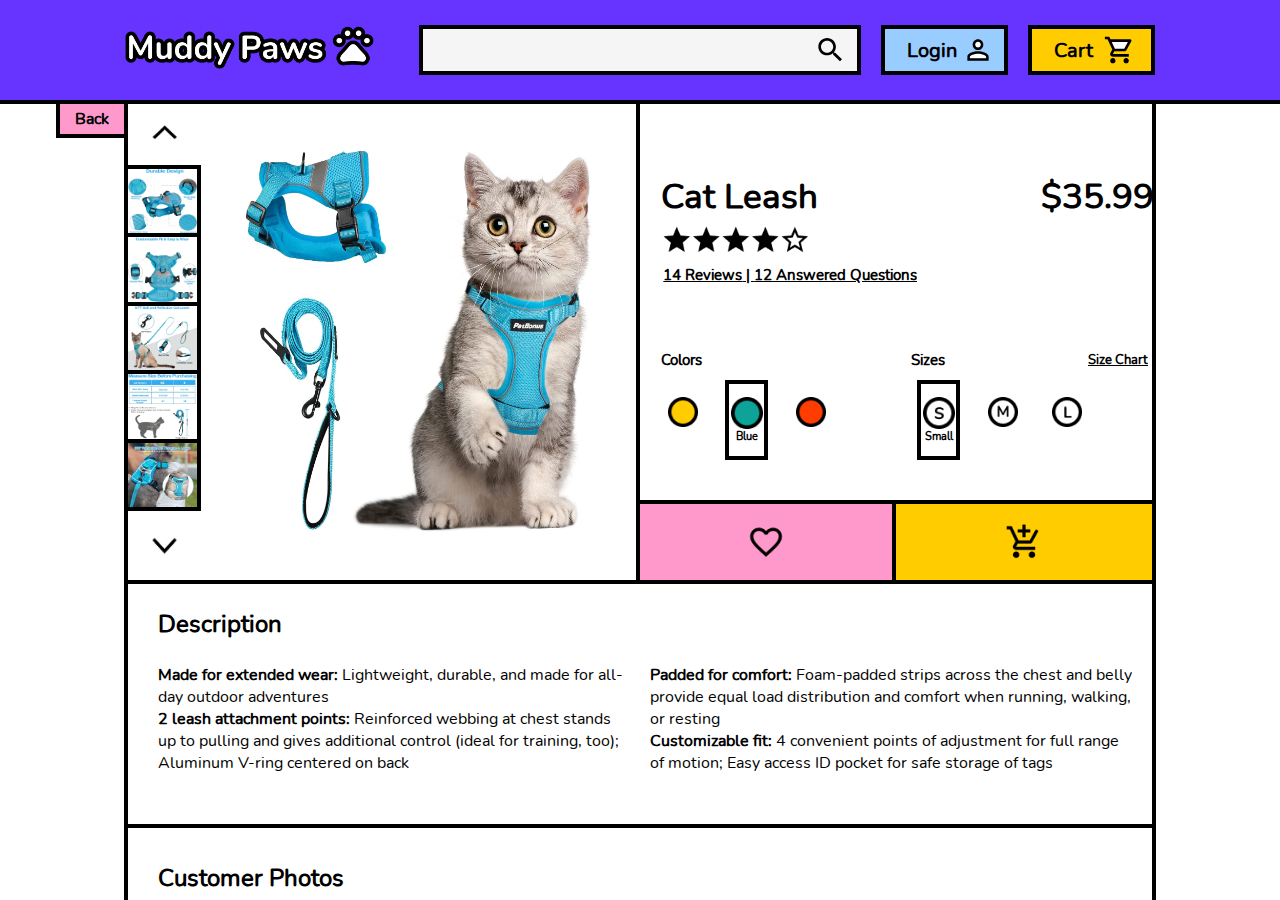
==== product-cat-leash.html @ 037bb91f "copying everything from hw5" ====
<!DOCTYPE html>
<html>

<head>
    <link href="style-product-page.css" rel="stylesheet"> <!-- Linking CSS Stylesheet -->
</head>

<body>

    <header> <!-- Header Container -->

        <div class="hgrid"> <!-- Header Grid -->
            <div class="hg_item i-1" id="muddy_paws_logo"> 
                <a href="./index.html">
                    <img src="./assets/images/muddy-paws-logo.png" alt="Muddy Paws" height="85%" width="85%">
                </a> 
            </div>
            <div class="hg_item i-2 b-t b-b b-r b-l" id="search_bar"> 
                <img src="./assets/images/search-bar.svg" alt="Search" height="100%" width="10%">
            </div>
            <div class="hg_item i-3 b-t b-b b-r b-l" id="login_button">
                Login
                <img src="./assets/images/login.svg" alt="Login" height="100%" width="80%">
            </div>
            <div class="hg_item i-4 b-t b-b b-r b-l" id="cart_button">
                Cart
                <img src="./assets/images/cart.svg" alt="Cart" height="100%" width="80%">
            </div>
        </div>

    </header>

    <div class="back_button b-l b-r b-b b-t">
        <a href="./index.html"> <!-- Back Button -->
            Back
        </a> 
    </div>

    <div class="container b-l b-r"> <!-- Body Container -->

        <div class="row ht-60"> <!-- Row1 -->
            <div class="r1grid">
                <div class="r1_item i-1 b-r">
                    <div class="r1-prod-image-grid">
                        <div class="r1pig_item i-1">
                            <img src="./assets/images/product-cat-leash/cat-leash-main-big.jpg" alt="Cat Leash Big" height="80%" width="80%">
                        </div>
                        <div class="r1pig_item i-2 b-b">
                            <img src="./assets/images/product-cat-leash/up-chevron.png" alt="Dog Harness Big" height="100%" width="100%">
                        </div>
                        <div class="r1pig_item i-3">
                            <img src="./assets/images/product-cat-leash/down-chevron.png" alt="Dog Harness Big" height="100%" width="100%">
                        </div>
                        <div class="r1pig_item i-4 b-b b-r">
                            <img src="./assets/images/product-cat-leash/side-image-1.jpg" alt="Dog Harness Big" height="100%" width="100%">
                        </div>
                        <div class="r1pig_item i-5 b-b b-r">
                            <img src="./assets/images/product-cat-leash/side-image-2.jpg" alt="Dog Harness Big" height="100%" width="100%">
                        </div>
                        <div class="r1pig_item i-6 b-b b-r">
                            <img src="./assets/images/product-cat-leash/side-image-3.jpg" alt="Dog Harness Big" height="100%" width="100%">
                        </div>
                        <div class="r1pig_item i-7 b-b b-r">
                            <img src="./assets/images/product-cat-leash/side-image-4.jpg" alt="Dog Harness Big" height="100%" width="100%">
                        </div>
                        <div class="r1pig_item i-8 b-b b-r">
                            <img src="./assets/images/product-cat-leash/side-image-5.jpg" alt="Dog Harness Big" height="100%" width="100%">
                        </div>
                    </div>
                </div>
                <div class="r1_item i-2">
                    <div class="r1-prod-desc-grid">
                        <div class="r1pid_item i-1">
                            Cat Leash
                        </div>
                        <div class="r1pid_item i-2">
                            $35.99
                        </div>
                        <div class="r1pid_item i-3">
                            <img src="./assets/images/product-cat-leash/four-stars.png" alt="4/5 Stars" height="80%" width="35%">
                        </div>
                        <div class="r1pid_item i-4">
                            <a href="#reviews">14 Reviews</a>&nbsp;|&nbsp;<a href="#ans_ques">12 Answered Questions</a>
                        </div>
                        <div class="r1pid_item i-5">
                            Colors
                        </div>
                        <div class="r1pid_item i-6">
                            Sizes
                        </div>
                        <div class="r1pid_item i-7">
                            <a href="./popup-size-chart.html">
                                Size Chart
                            </a>
                        </div>
                        <div class="r1pid_item i-8">
                            <img src="./assets/images/product-cat-leash/yellow-circle.png" alt="Yellow" height="48%" width="70%">
                        </div>
                        <div class="r1pid_item i-9 b-b b-r b-l b-t">
                            <img src="./assets/images/product-cat-leash/teal-circle.png" alt="Teal" height="55%" width="92%"> 
                            Blue
                        </div>
                        <div class="r1pid_item i-10">
                            <img src="./assets/images/product-cat-leash/red-circle.png" alt="Red" height="48%" width="70%">
                        </div>
                        <div class="r1pid_item i-11 b-b b-r b-l b-t">
                            <img src="./assets/images/product-cat-leash/small-size.png" alt="Small" height="55%" width="92%">
                            Small
                        </div>
                        <div class="r1pid_item i-12">
                            <img src="./assets/images/product-cat-leash/med-size.png" alt="Medium" height="48%" width="70%"> 
                        </div>
                        <div class="r1pid_item i-13">
                            <img src="./assets/images/product-cat-leash/large-size.png" alt="Large" height="48%" width="70%">
                        </div>
                        <div class="r1pid_item i-14 b-t b-r">
                            <img src="./assets/images/product-cat-leash/heart.png" alt="Add to Fav" height="50%" width="15%"> 
                        </div>
                        <div class="r1pid_item i-15 b-t">
                            <img src="./assets/images/product-cat-leash/add-to-cart.png" alt="Add to Cart" height="50%" width="15%">
                        </div>
                    </div>
                </div>



            </div>
        </div>

        <div class="row ht-30">
            <div class="r2grid">
                <div class="r2_item i-1">
                    Description
                </div>
                <div class="r2_item i-2">
                    <ul>
                        <li><b>Made for extended wear:</b> Lightweight, durable, and made for all-day outdoor adventures</li>
                        <li><b>2 leash attachment points:</b> Reinforced webbing at chest stands up to pulling and gives additional control (ideal for training, too); Aluminum V-ring centered on back</li>
                    </ul>
                </div>
                <div class="r2_item i-3">
                    <ul>
                        <li><b>Padded for comfort:</b> Foam-padded strips across the chest and belly provide equal load distribution and comfort when running, walking, or resting</li>
                        <li><b>Customizable fit:</b> 4 convenient points of adjustment for full range of motion; Easy access ID pocket for safe storage of tags</li>
                    </ul>
                </div>
            </div>
        </div>    

        <div class="row ht-30">
            <div class="r3grid">
                <div class="r3_item i-1">
                    Customer Photos
                </div>
                <div class="r3_item i-2 b-l b-r b-t b-b">
                    <img src="./assets/images/product-cat-leash/customer-pic-1.png" alt="Cust Pic 1" height="100%" width="100%">
                </div>
                <div class="r3_item i-3 b-r b-t b-b">
                    <img src="./assets/images/product-cat-leash/customer-pic-2.jpg" alt="Cust Pic 1" height="100%" width="100%">
                </div>
                <div class="r3_item i-4 b-r b-t b-b">
                    <img src="./assets/images/product-cat-leash/customer-pic-3.png" alt="Cust Pic 1" height="100%" width="100%">
                </div>
                <div class="r3_item i-5 b-r b-t b-b">
                    <img src="./assets/images/product-cat-leash/customer-pic-4.png" alt="Cust Pic 1" height="100%" width="100%">
                </div>
                <div class="r3_item i-6 b-r b-t b-b">
                    <img src="./assets/images/product-cat-leash/customer-pic-5.png" alt="Cust Pic 1" height="100%" width="100%">
                </div>
            </div>
        </div>    

        <div class="row ht-45">
            <div id="reviews" class="r4grid">
                <div class="r4_item i-1">
                    Reviews
                </div>
                <div class="r4_item i-2">
                    <img src="./assets/images/product-cat-leash/left-chevron.png" alt="Left" height="20%" width="50%">
                </div>
                <div class="r4_item i-3">
                    <img src="./assets/images/product-cat-leash/right-chevron.png" alt="Right" height="20%" width="50%">
                </div>
                <div class="r4_item i-4">
                    <img src="./assets/images/product-cat-leash/review-1.png" alt="Rev 1" height="100%" width="100%">
                </div>
                <div class="r4_item i-5">
                    <img src="./assets/images/product-cat-leash/review-2.png" alt="Rev 1" height="100%" width="100%">
                </div>
            </div>
        </div>    
        
        <div class="row ht-40">
            <div id="ans_ques" class="r5grid">
                <div class="r5_item i-1">
                    Answered Questions
                </div>
                <div class="r5_item i-2">
                    <ul>
                        <li><b>Q: Can I use it outdoors/ Is it weather proof? <br> A:</b> Yes, the inside is a different weave- softer and padded. Don’t know what fabric it is but my pup is very comfortable in it </li> <br>
                        <li><b>Q: I am reading this harness is nylon on the outside but is there any nylon on the inside that will be touching my pup?  <br> A:</b> Reinforced webbing at chest stands up to pulling and gives additional control (ideal for training, too); Aluminum V-ring centered on back</li>
                    </ul>
                </div>
                <div class="r5_item i-3">
                    <ul>
                        <li><b>Q: Can I use it outdoors/ Is it weather proof? <br> A:</b> Yes, the inside is a different weave- softer and padded. Don’t know what fabric it is but my pup is very comfortable in it </li> <br>
                        <li><b>Q: I am reading this harness is nylon on the outside but is there any nylon on the inside that will be touching my pup?  <br> A:</b> 4 convenient points of adjustment for full range of motion; Easy access ID pocket for safe storage of tags</li>
                    </ul>
                </div>
            </div>
        </div>   

    </div>
   
</body>

</html>
---- style-product-page.css ----
@font-face {
	font-family: "Nunito";
	src: url("./assets/fonts/Nunito/Nunito-Regular.ttf") format("truetype");
}

:root {
	--background-color: #FFFFFF;
	--border-color: black;
	--header-height: 100px;
}

* {
	margin: 0;
	padding: 0;
	font-family: "Nunito" , Arial, Helvetica, sans-serif;
	overflow: hidden;
}

html,
body {
	margin: 0;
	padding: 0;
	font-family: "Nunito" , Arial, Helvetica, sans-serif;
	width: 100%;
	height: 100%;
}

header {
	height: var(--header-height);
	width: 100%;
	left: 0px;
	top: 0px;
	position: fixed;
	background-color: #6633FF;
	border-bottom: 4px solid var(--border-color);
}

.container {
	height: calc(100% - var(--header-height));
	width: 80%;
	background-color: var(--background-color);
	margin: auto;
	margin-top: var(--header-height);
	overflow: auto;
}

.row {
	height: 100px;
	width: 100%;
	background-color: var(--background-color);
	margin: auto;
    border-bottom: 4px solid var(--border-color);
}

.back_button {
	position: absolute;
	top: var(--header-height);
	right: 90%;
	width: 5%;
	height: 30px;
	display: flex;
	justify-content: center;
	align-items: center;
	font-size: 16px;
	font-weight: bold;
	background-color: #FF99CC;
}

/* Border Tools */

.b-t {
	border-top: 4px solid black;
}

.b-b {
	border-bottom: 4px solid black;
}

.b-l {
	border-left: 4px solid black;
}

.b-r {
	border-right: 4px solid black;
}

/* Height Tools */

.ht-0 {
	height: 0%;
}

.ht-5 {
	height: 5%;
}

.ht-10 {
	height: 10%;
}

.ht-15 {
	height: 15%;
}

.ht-20 {
	height: 20%;
}

.ht-25 {
	height: 25%;
}

.ht-30 {
	height: 30%;
}

.ht-35 {
	height: 35%;
}

.ht-40 {
	height: 40%;
}

.ht-45 {
	height: 45%;
}

.ht-50 {
	height: 50%;
}

.ht-55 {
	height: 55%;
}

.ht-60 {
	height: 60%;
}

.ht-65 {
	height: 65%;
}

.ht-70 {
	height: 70%;
}

.ht-75 {
	height: 75%;
}

.ht-80 {
	height: 80%;
}

.ht-85 {
	height: 85%;
}

.ht-90 {
	height: 90%;
}

.ht-95 {
	height: 95%;
}

.ht-100 {
	height: 100%;
}

a:link, a:visited {
	color: var(--border-color);
	text-decoration: none;
}

input {
	height: 100%;
	width: 100%;
	font-size: 18px;
	border: 0px;
}

/* Pop Up */

.popup {
	position: absolute;
	top: 25%;
	left: 25%;
	width: 50%;
	display: none;
	z-index: 999;
}

.popup .header {
	height: 50px;
}

.popup .close {
	border: 4px solid var(--border-color);
	border-bottom: 0px;
	background-color: white;
	float: right;
	width: 50px;
	height: 50px;
}

.popup .close:after {
	display: inline-block;
	content: "\00d7";
	font-size: 50px;
	line-height: 45px;
	margin-left: 8px;
	cursor: pointer;
	color: black;
}

.popup .body {
	height: 400px;
	border: 4px solid var(--border-color);
	background-color: var(--background-color);
}


/* Header Grid */

.hgrid {
	display: grid;
	height: 100%;
	width: 80.5%;
	margin: auto;
	grid-template-columns: [col]2fr [col]3fr [col]1fr [col]1fr;
	grid-template-rows: [row]1fr [row]2fr [row]1fr;
}

.hg_item {
	font-size: 14px;
    display: flex;
	justify-content: center;
	align-items: center;
    padding:5px;
}

.hg_item.i-1 {
	grid-column: col;
	grid-row: row 2;
	color: #F5F5F5;
    padding:0%;
    justify-content: center;
}

.hg_item.i-2 {
	grid-column: col 2;
	grid-row: row 2;
	background-color: #F5F5F5;
    justify-content: flex-end;
}

.hg_item.i-3 {
	grid-column: col 3;
	grid-row: row 2;
	background-color: #99CCFF;
    margin-left: 20px;
    font-weight: bold;
    font-size: 20px;
    padding-left: 15%;
}

.hg_item.i-4 {
	grid-column: col 4;
	grid-row: row 2;
    background-color: #FFCC00;
    margin-left: 20px;
    font-weight: bold;
    font-size: 20px;
    padding-left: 15%;
}

/* Row1 Grid */

.r1grid {
	display: grid;
	height: 100%;
	width: 100%;
	margin: auto;
	grid-template-columns: [col]1fr [col]1fr;
	grid-template-rows: [row]1fr;
}

.r1_item.i-1 {
	grid-column: col;
	grid-row: row;
}

.r1_item.i-2 {
	grid-column: col 2;
	grid-row: row;
}

/* Row1 Product Image Grid */

.r1-prod-image-grid {
	display: grid;
	height: 100%;
	width: 100%;
	margin: auto;
	grid-template-columns: [col]1fr [col]6fr;
	grid-template-rows: [row]1fr [row]1fr [row]1fr [row]1fr [row]1fr [row]1fr [row]1fr;
}

.r1pig_item {
    display: flex;
	justify-content: center;
}

.r1pig_item.i-1 { /* Main Big Picture */
	grid-column: col 2;
	grid-row: row 1/ span 7;
	align-items: center;
}

.r1pig_item.i-2 { /* Up Chevron */
	grid-column: col 1;
	grid-row: row 1;
	padding-left: 30%;
	padding-right: 30%;
	padding-top: 25%;
	padding-bottom: 25%;
}

.r1pig_item.i-3 { /* Down Chevron */
	grid-column: col 1;
	grid-row: row 7;
	padding-left: 30%;
	padding-right: 30%;
	padding-top: 25%;
	padding-bottom: 25%;
}

.r1pig_item.i-4 {
	grid-column: col 1;
	grid-row: row 2;
}

.r1pig_item.i-5 {
	grid-column: col 1;
	grid-row: row 3;
}

.r1pig_item.i-6 {
	grid-column: col 1;
	grid-row: row 4;
}

.r1pig_item.i-7 {
	grid-column: col 1;
	grid-row: row 5;
}

.r1pig_item.i-8 {
	grid-column: col 1;
	grid-row: row 6;
}

/* Row1 Product Description Grid */

.r1-prod-desc-grid {
	display: grid;
	height: 100%;
	width: 100%;
	margin: auto;
	grid-template-columns: [col]1fr [col]2fr [col]1fr [col]2fr [col]1fr [col]2fr [col]3fr [col]1fr [col]2fr [col]1fr [col]2fr [col]1fr [col]2fr [col]3fr;
	grid-template-rows: [row]3fr [row]1fr [row]2fr [row]1fr [row]2fr [row]1fr [row]2fr ;
}

.r1pid_item {
    display: flex;
	justify-content: center;
	align-items: center;
}

.r1pid_item.i-1 { /* Main Name */
	grid-column: col 2/ span 9;
	grid-row: row 1;
	align-items: flex-end;
	justify-content: flex-start;
	font-size: 35px;
	font-style: normal;
	font-weight: bold;
}

.r1pid_item.i-2 { /* Price */
	grid-column: col 11/ span 4;
	grid-row: row 1;
	align-items: flex-end;
	justify-content: flex-start;
	font-size: 35px;
	font-style: normal;
	font-weight: bold;
	padding-left: 35%;
}

.r1pid_item.i-3 { /* Stars */
	grid-column: col 2/ span 12;
	grid-row: row 2;
	justify-content: flex-start;
}

.r1pid_item.i-4 { /* Reviews */
	grid-column: col 2/ span 12;
	grid-row: row 3;
	justify-content: flex-start;
	align-items: flex-start;
	font-style: normal;
	font-weight: bold;
	font-size: 15px;
	text-decoration-line: underline;
	padding-top: 5px;
	padding-left: 2px;
}

.r1pid_item.i-5 { /* Colors */
	grid-column: col 2/ span 6;
	grid-row: row 4;
	justify-content: flex-start;
	font-weight: bold;
	font-size: 15px;
}

.r1pid_item.i-6 { /* Sizes */
	grid-column: col 8/ span 5;
	grid-row: row 4;
	justify-content: flex-start;
	font-weight: bold;
	font-size: 15px;
	padding-left: 10%;
}

.r1pid_item.i-7 { /* Size Chart */
	grid-column: col 14;
	grid-row: row 4;
	justify-content: flex-start;
	font-weight: bold;
	font-size: 13px;
	text-decoration-line: underline;
}

.r1pid_item.i-8 { /* Yellow */
	grid-column: col 2;
	grid-row: row 5;
	flex-direction: column;
	justify-content: flex-start;
	padding-top: 40%;
}

.r1pid_item.i-9 { /* Teal */
	grid-column: col 4;
	grid-row: row 5;
	flex-direction: column;
	font-weight: bold;
	font-size: 11px;
	justify-content: flex-start;
	padding-top: 30%;
}

.r1pid_item.i-10 { /* Red */
	grid-column: col 6;
	grid-row: row 5;
	flex-direction: column;
	justify-content: flex-start;
	padding-top: 40%;
}

.r1pid_item.i-11 { /* Small */
	grid-column: col 9;
	grid-row: row 5;
	flex-direction: column;
	font-weight: bold;
	font-size: 11px;
	justify-content: flex-start;
	padding-top: 30%;
}

.r1pid_item.i-12 { /* Med */
	grid-column: col 11;
	grid-row: row 5;
	flex-direction: column;
	justify-content: flex-start;
	padding-top: 40%;
}

.r1pid_item.i-13 { /* Large */
	grid-column: col 13;
	grid-row: row 5;
	flex-direction: column;
	justify-content: flex-start;
	padding-top: 40%;
}

.r1pid_item.i-14 { /* Favorite (Pink Heart) */
	grid-column: col 1/ span 7;
	grid-row: row 7;
	background-color: #FF99CC;
	align-items: center;
}

.r1pid_item.i-15 { /* Add to Cart (Yellow Cart) */
	grid-column: col 8/ span 7;
	grid-row: row 7;
	background-color: #FFCC00;
	align-items: center;
}

/* Row2 Grid */

.r2grid {
	display: grid;
	height: 100%;
	width: 100%;
	margin: auto;
	grid-template-columns: [col]1fr [col]1fr;
	grid-template-rows: [row]1fr [row]3fr;
}

.r2_item {
    display: flex;
	justify-content: flex-start;
}

.r2_item.i-1 { /* Description */
	grid-column: col / span 2;
	grid-row: row;
	align-items: center;
	font-weight: bold;
	font-size: 24px;
	padding-left: 30px;
	padding-top: 20px;
}

.r2_item.i-2 { /* Col1 Text */
	grid-column: col 1;
	grid-row: row 2;
	align-items: center;
	padding-left: 30px;
	padding-right: 10px;
	flex-direction: column;
	padding-top: 20px;
}

.r2_item.i-3 { /* Col2 Text */
	grid-column: col 2;
	grid-row: row 2;
	align-items: center;
	padding-right: 20px;
	padding-left: 10px;
	flex-direction: column;
	padding-top: 20px;
}


/* Row3 Grid */

.r3grid {
	display: grid;
	height: 100%;
	width: 100%;
	margin: auto;
	grid-template-columns: [col]1fr [col]4fr [col]4fr [col]4fr [col]4fr [col]4fr [col]16fr;
	grid-template-rows: [row]2fr [row]3fr [row]1fr;
}

.r3_item {
    display: flex;
	justify-content: flex-start;
}

.r3_item.i-1 { /* Cust Photos */
	grid-column: col / span 6;
	grid-row: row;
	align-items: center;
	font-weight: bold;
	font-size: 24px;
	padding-left: 30px;
	padding-top: 20px;
}

.r3_item.i-2 { /* Pic 1 */
	grid-column: col 2;
	grid-row: row 2;
}

.r3_item.i-3 { /* Pic 2 */
	grid-column: col 3;
	grid-row: row 2;
}

.r3_item.i-4 { /* Pic 3 */
	grid-column: col 4;
	grid-row: row 2;
}

.r3_item.i-5 { /* Pic 4 */
	grid-column: col 5;
	grid-row: row 2;
}

.r3_item.i-6 { /* Pic 5 */
	grid-column: col 6;
	grid-row: row 2;
}


/* Row4 Grid */

.r4grid {
	display: grid;
	height: 100%;
	width: 100%;
	margin: auto;
	grid-template-columns: [col]5fr [col]20fr [col]1fr [col]20fr [col]5fr;
	grid-template-rows: [row]3fr [row]5fr [row]1fr;
}

.r4_item {
    display: flex;
	justify-content: flex-start;
}

.r4_item.i-1 { /* Reviews */
	grid-column: col / span 5;
	grid-row: row;
	align-items: center;
	font-weight: bold;
	font-size: 24px;
	padding-left: 30px;
	padding-top: 20px;
}

.r4_item.i-2 { /* Left Chevron */
	grid-column: col 1;
	grid-row: row 2;
	padding-left: 30%;
	padding-right: 30%;
	padding-top: 25%;
	padding-bottom: 25%;
	align-items: center;
}

.r4_item.i-3 { /* Right Chevron */
	grid-column: col 5;
	grid-row: row 2;
	padding-left: 30%;
	padding-right: 30%;
	padding-top: 25%;
	padding-bottom: 25%;
	align-items: center;
}

.r4_item.i-4 { /* Rev 1 */
	grid-column: col 2;
	grid-row: row 2;
}

.r4_item.i-5 { /* Rev 2 */
	grid-column: col 4;
	grid-row: row 2;
}

/* Row5 Grid */

.r5grid {
	display: grid;
	height: 100%;
	width: 100%;
	margin: auto;
	grid-template-columns: [col]1fr [col]1fr;
	grid-template-rows: [row]1fr [row]3fr;
}

.r5_item {
    display: flex;
	justify-content: flex-start;
}

.r5_item.i-1 { /* Answered Questions */
	grid-column: col / span 2;
	grid-row: row;
	align-items: center;
	font-weight: bold;
	font-size: 24px;
	padding-left: 30px;
	padding-top: 25px;
}

.r5_item.i-2 { /* Col1 Text */
	grid-column: col 1;
	grid-row: row 2;
	align-items: center;
	padding-left: 30px;
	padding-right: 10px;
	flex-direction: column;
	padding-top: 20px;
}

.r5_item.i-3 { /* Col2 Text */
	grid-column: col 2;
	grid-row: row 2;
	align-items: center;
	padding-right: 20px;
	padding-left: 10px;
	flex-direction: column;
	padding-top: 20px;
}
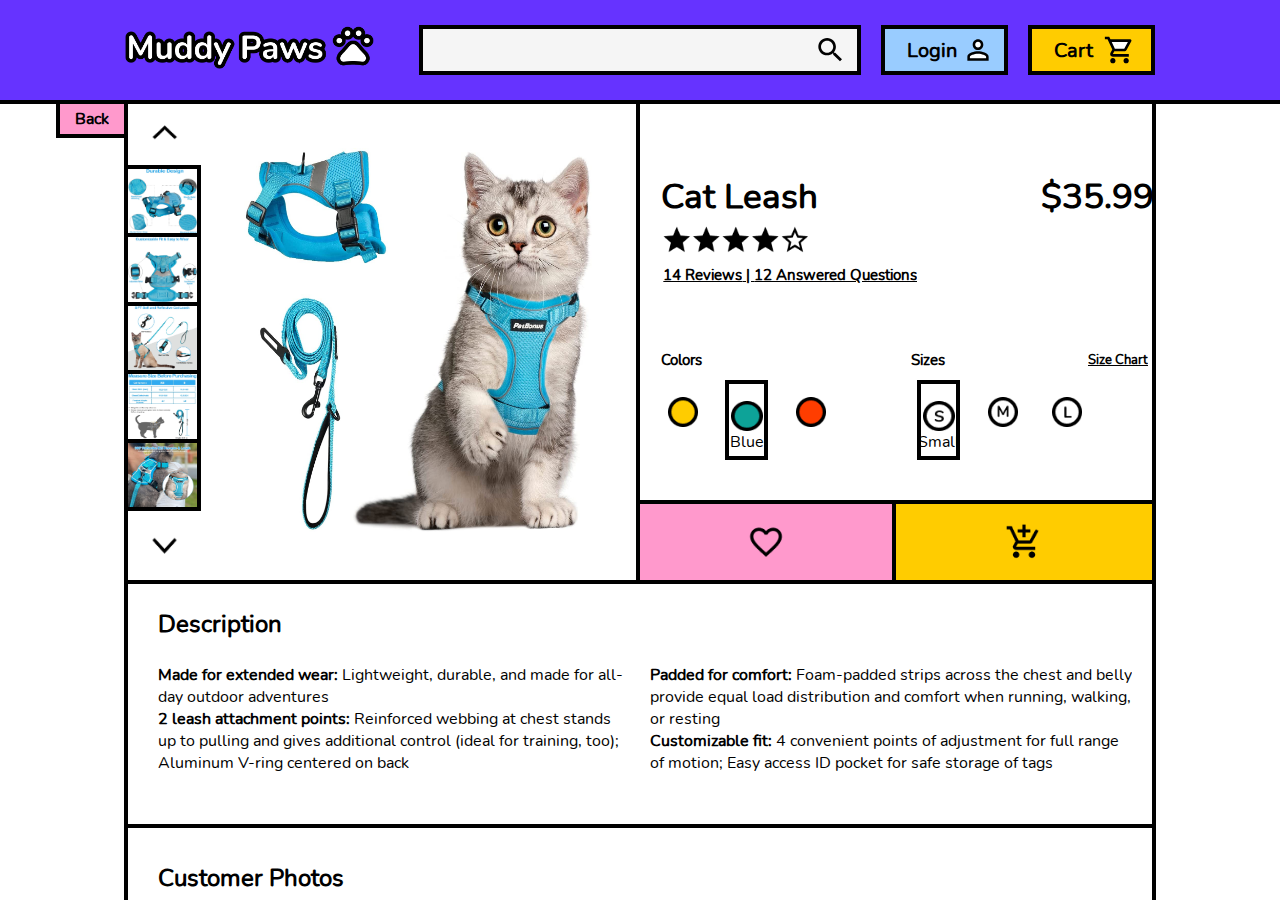
==== commit 12956978: "fixed cart" ====
--- a/product-cat-leash.html
+++ b/product-cat-leash.html
@@ -213,5 +213,5 @@
     </div>
    
 </body>
-
+<script src="script-product-page.js" type="text/javascript"></script> <!-- Linking JavaScript -->
 </html>--- a/style-product-page.css
+++ b/style-product-page.css
@@ -458,10 +458,8 @@
 	grid-column: col 4;
 	grid-row: row 5;
 	flex-direction: column;
-	font-weight: bold;
-	font-size: 11px;
-	justify-content: flex-start;
-	padding-top: 30%;
+	justify-content: flex-start;
+	padding-top: 40%;
 }
 
 .r1pid_item.i-10 { /* Red */
@@ -476,10 +474,8 @@
 	grid-column: col 9;
 	grid-row: row 5;
 	flex-direction: column;
-	font-weight: bold;
-	font-size: 11px;
-	justify-content: flex-start;
-	padding-top: 30%;
+	justify-content: flex-start;
+	padding-top: 40%;
 }
 
 .r1pid_item.i-12 { /* Med */
@@ -714,6 +710,25 @@
 }
 
 
-
-
-
+/* Buttons */
+
+.selected { /* Selected Button */
+	border: 4px solid black;
+	padding-top: 30%;
+}
+
+.selected img { /* Selected Color Button Image */
+	height: 55%;
+	width: 92%;
+}
+
+.color_button { /* All Color Buttons */
+	font-weight: bold;
+	font-size: 11px;
+}
+
+.size_button { /* All Size Buttons */
+	font-weight: bold;
+	font-size: 11px;
+}
+
